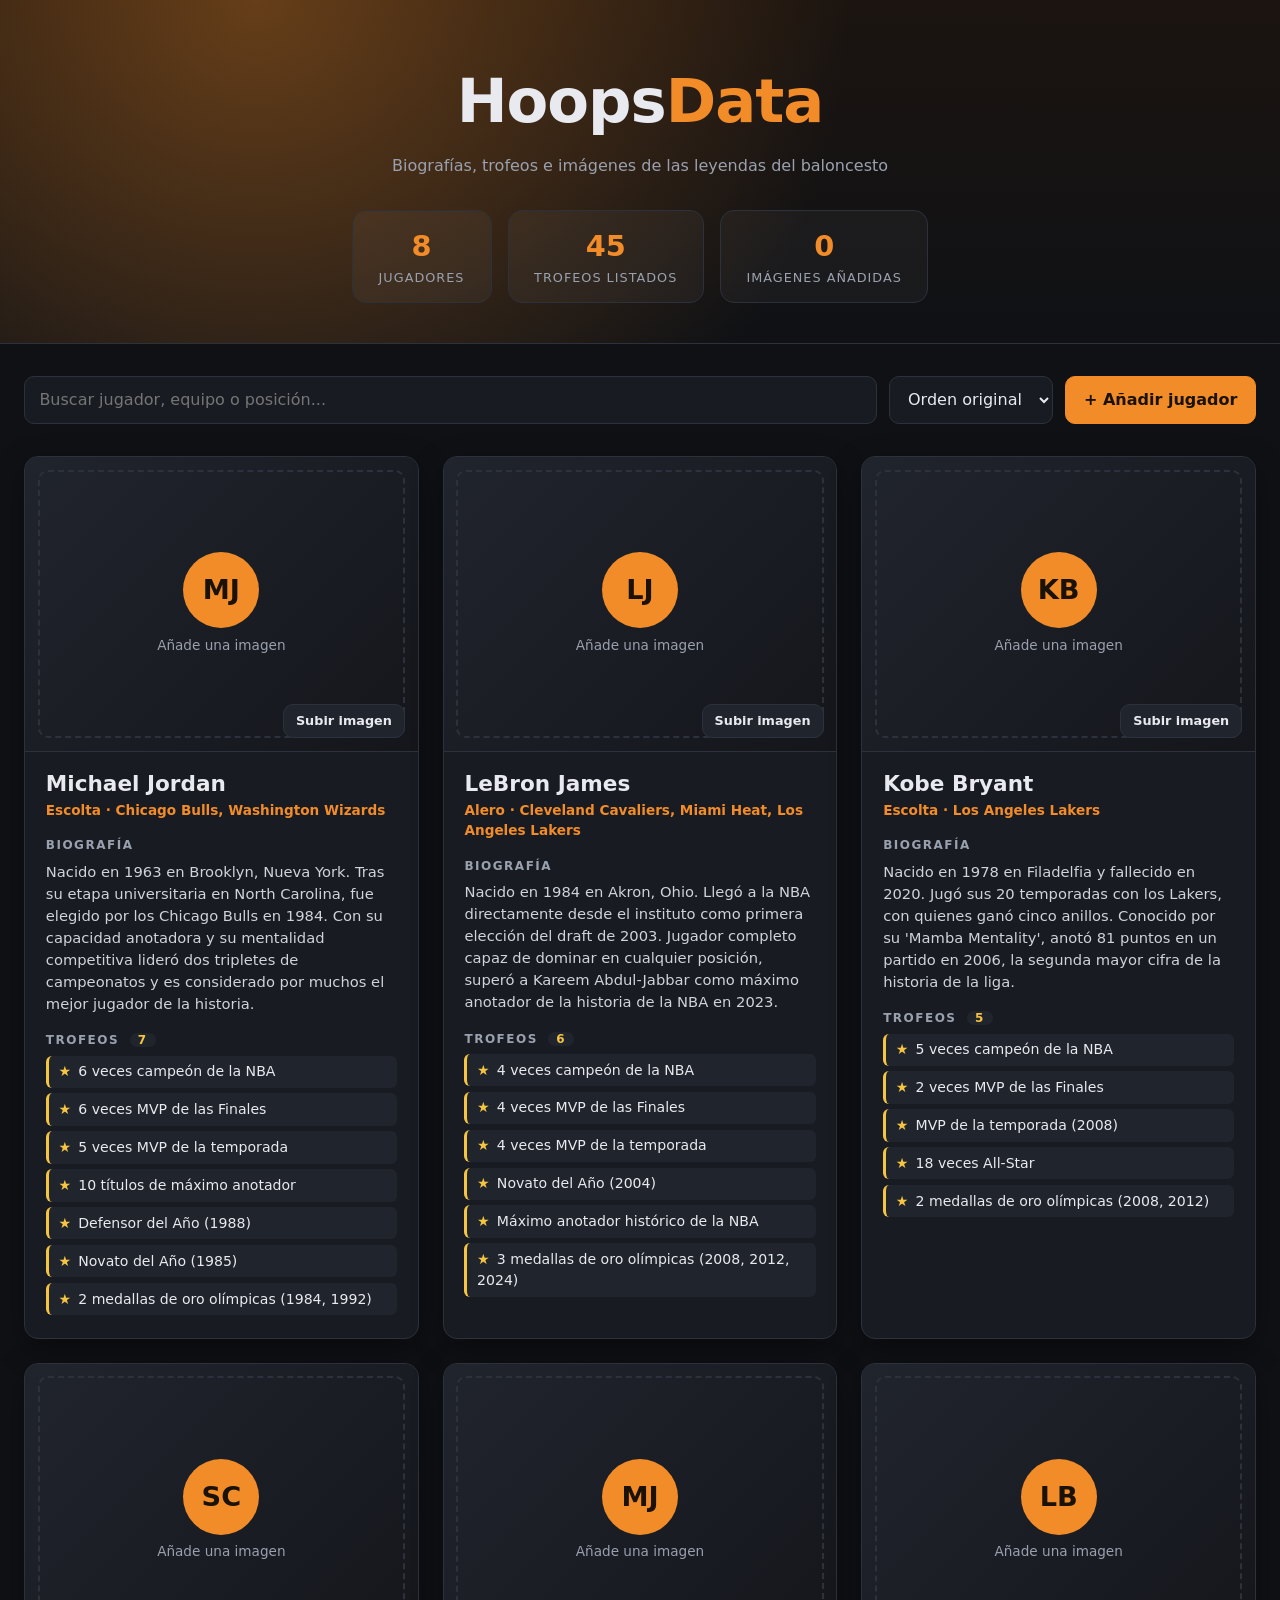
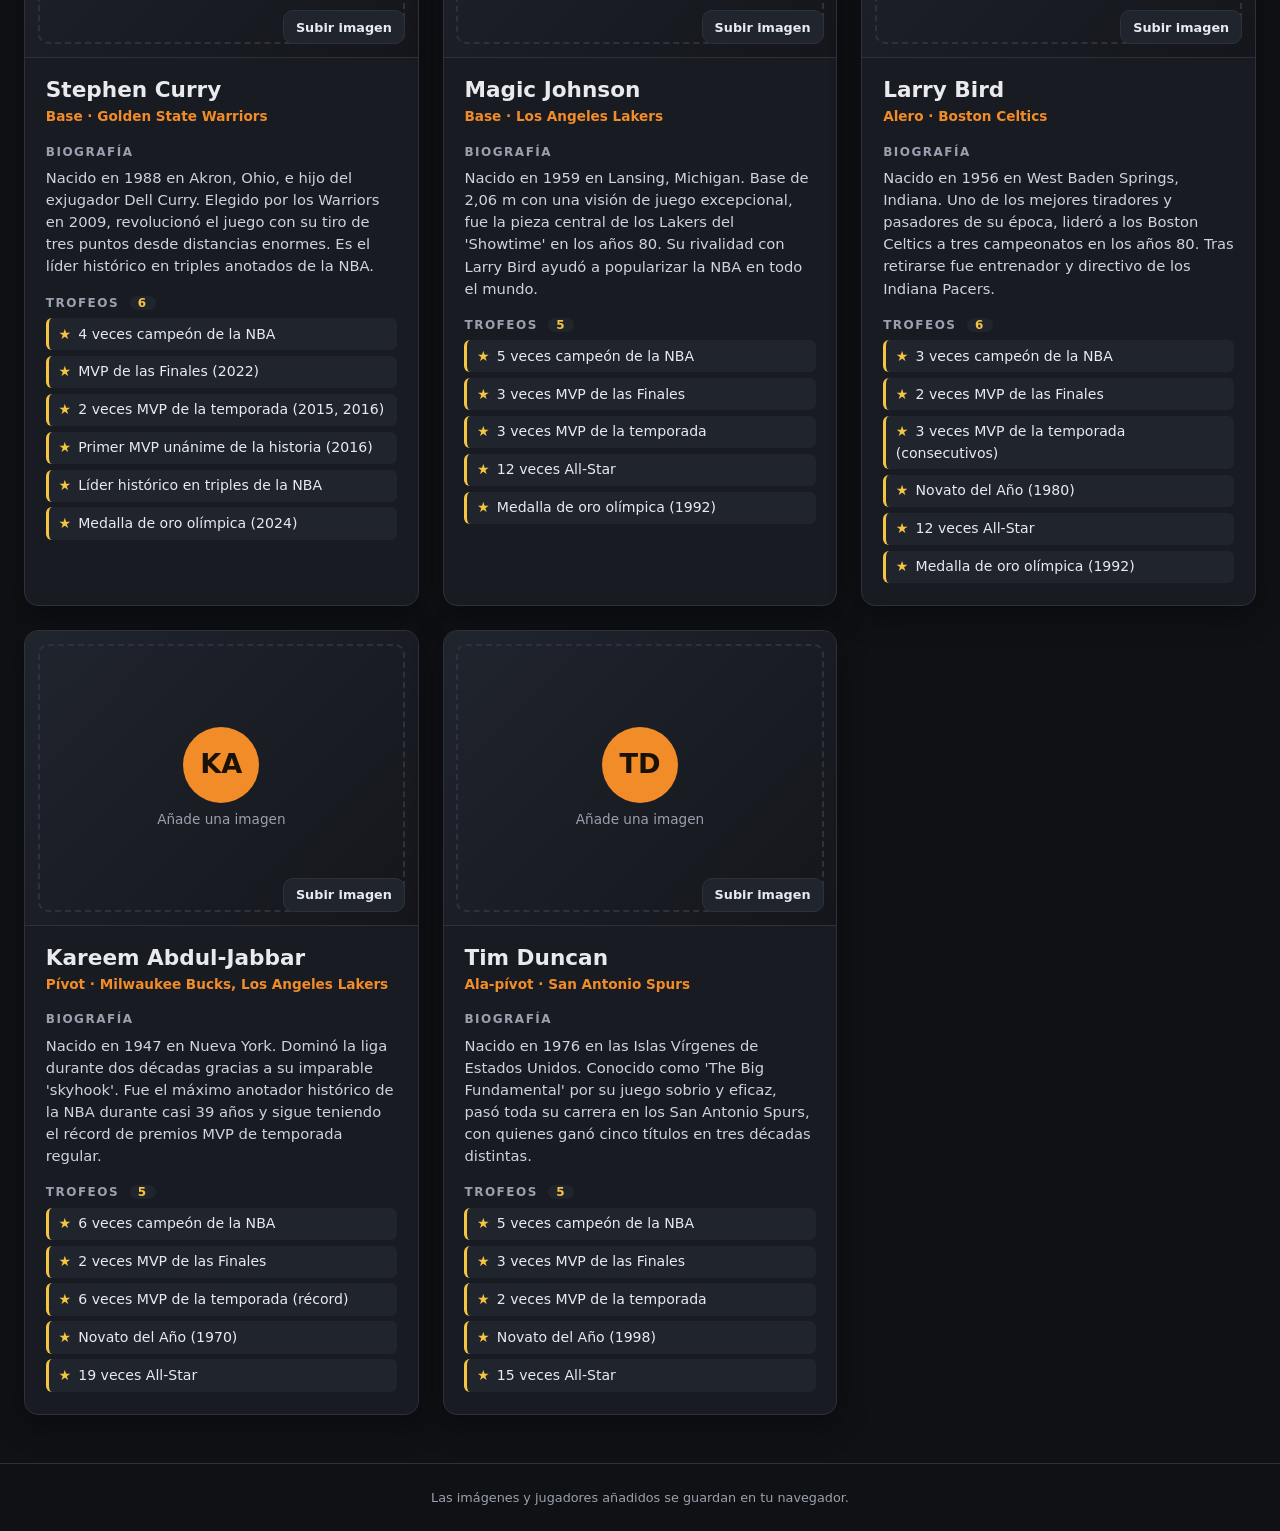
==== basketball/index.html @ 95750a8c "Add basketball players data page (HTML, CSS, JS) Co-Authored-By: Claude Opus 5.5 <noreply@anthropic." ====
<!DOCTYPE html>
<html lang="es">
<head>
  <meta charset="UTF-8" />
  <meta name="viewport" content="width=device-width, initial-scale=1.0" />
  <title>Hoops Data - Jugadores de Baloncesto</title>
  <link rel="stylesheet" href="styles.css" />
</head>
<body>
  <!-- Interfaz principal -->
  <header class="hero">
    <div class="hero__inner">
      <h1 class="hero__title">Hoops<span>Data</span></h1>
      <p class="hero__subtitle">Biografías, trofeos e imágenes de las leyendas del baloncesto</p>

      <div class="stats">
        <div class="stat">
          <span class="stat__value" id="statPlayers">0</span>
          <span class="stat__label">Jugadores</span>
        </div>
        <div class="stat">
          <span class="stat__value" id="statTrophies">0</span>
          <span class="stat__label">Trofeos listados</span>
        </div>
        <div class="stat">
          <span class="stat__value" id="statImages">0</span>
          <span class="stat__label">Imágenes añadidas</span>
        </div>
      </div>
    </div>
  </header>

  <main class="container">
    <!-- Barra de herramientas -->
    <section class="toolbar">
      <input
        type="search"
        id="searchInput"
        class="toolbar__search"
        placeholder="Buscar jugador, equipo o posición..."
        aria-label="Buscar jugador"
      />
      <select id="sortSelect" class="toolbar__select" aria-label="Ordenar jugadores">
        <option value="default">Orden original</option>
        <option value="name">Nombre (A-Z)</option>
        <option value="trophies">Más trofeos</option>
      </select>
      <button id="openFormBtn" class="btn btn--primary">+ Añadir jugador</button>
    </section>

    <!-- Rejilla de casillas de jugadores -->
    <section id="playersGrid" class="grid" aria-live="polite"></section>
    <p id="emptyMessage" class="empty hidden">No se encontraron jugadores.</p>
  </main>

  <!-- Formulario para añadir jugador -->
  <dialog id="playerDialog" class="dialog">
    <form id="playerForm" class="form" method="dialog">
      <h2>Nuevo jugador</h2>

      <label>Nombre
        <input type="text" name="name" required maxlength="60" />
      </label>
      <div class="form__row">
        <label>Posición
          <input type="text" name="position" maxlength="40" placeholder="Base, Escolta..." />
        </label>
        <label>Equipo(s)
          <input type="text" name="team" maxlength="60" />
        </label>
      </div>
      <label>Mini biografía
        <textarea name="bio" rows="4" required maxlength="600"></textarea>
      </label>
      <label>Trofeos (uno por línea)
        <textarea name="trophies" rows="4" placeholder="Campeón NBA (2020)&#10;MVP de la temporada"></textarea>
      </label>

      <div class="form__actions">
        <button type="button" id="cancelFormBtn" class="btn">Cancelar</button>
        <button type="submit" class="btn btn--primary">Guardar</button>
      </div>
    </form>
  </dialog>

  <!-- Plantilla de casilla de jugador -->
  <template id="playerCardTemplate">
    <article class="card">
      <div class="card__image">
        <img class="card__img hidden" alt="" />
        <div class="card__placeholder">
          <span class="card__initials"></span>
          <span class="card__hint">Añade una imagen</span>
        </div>
        <div class="card__image-actions">
          <label class="btn btn--small">
            Subir imagen
            <input type="file" accept="image/*" class="card__file" hidden />
          </label>
          <button type="button" class="btn btn--small btn--ghost card__remove-img hidden">Quitar</button>
        </div>
      </div>

      <div class="card__body">
        <header class="card__header">
          <h2 class="card__name"></h2>
          <p class="card__meta"></p>
        </header>

        <section class="card__section">
          <h3>Biografía</h3>
          <p class="card__bio"></p>
        </section>

        <section class="card__section">
          <h3>Trofeos <span class="card__count"></span></h3>
          <ul class="card__trophies"></ul>
        </section>
      </div>

      <button type="button" class="card__delete hidden" title="Eliminar jugador">&times;</button>
    </article>
  </template>

  <footer class="footer">
    <p>Las imágenes y jugadores añadidos se guardan en tu navegador.</p>
  </footer>

  <script src="script.js"></script>
</body>
</html>
---- basketball/styles.css ----
:root {
  --bg: #0f1115;
  --surface: #181b22;
  --surface-2: #20242d;
  --border: #2c313c;
  --text: #e8eaef;
  --muted: #9aa1ae;
  --accent: #f28c28;
  --accent-dark: #c96d14;
  --gold: #f5c542;
  --radius: 14px;
  --shadow: 0 10px 30px rgba(0, 0, 0, 0.35);
}

* {
  box-sizing: border-box;
  margin: 0;
  padding: 0;
}

body {
  font-family: "Segoe UI", system-ui, -apple-system, Roboto, sans-serif;
  background: var(--bg);
  color: var(--text);
  line-height: 1.5;
  min-height: 100vh;
}

.hidden {
  display: none !important;
}

/* ---------- Interfaz principal ---------- */
.hero {
  background:
    radial-gradient(circle at 20% 0%, rgba(242, 140, 40, 0.35), transparent 55%),
    linear-gradient(180deg, #1b1410 0%, var(--bg) 100%);
  border-bottom: 1px solid var(--border);
  padding: 3.5rem 1.5rem 2.5rem;
  text-align: center;
}

.hero__title {
  font-size: clamp(2.4rem, 6vw, 3.8rem);
  font-weight: 800;
  letter-spacing: -1px;
}

.hero__title span {
  color: var(--accent);
}

.hero__subtitle {
  color: var(--muted);
  margin-top: 0.4rem;
}

.stats {
  display: flex;
  justify-content: center;
  gap: 1rem;
  flex-wrap: wrap;
  margin-top: 2rem;
}

.stat {
  background: rgba(255, 255, 255, 0.04);
  border: 1px solid var(--border);
  border-radius: var(--radius);
  padding: 0.9rem 1.6rem;
  min-width: 140px;
  display: flex;
  flex-direction: column;
}

.stat__value {
  font-size: 1.8rem;
  font-weight: 700;
  color: var(--accent);
}

.stat__label {
  font-size: 0.8rem;
  color: var(--muted);
  text-transform: uppercase;
  letter-spacing: 1px;
}

/* ---------- Contenedor y barra ---------- */
.container {
  max-width: 1280px;
  margin: 0 auto;
  padding: 2rem 1.5rem 3rem;
}

.toolbar {
  display: flex;
  gap: 0.75rem;
  flex-wrap: wrap;
  margin-bottom: 2rem;
}

.toolbar__search,
.toolbar__select,
.form input,
.form textarea {
  background: var(--surface);
  border: 1px solid var(--border);
  color: var(--text);
  border-radius: 10px;
  padding: 0.7rem 0.9rem;
  font: inherit;
}

.toolbar__search {
  flex: 1 1 260px;
}

.toolbar__search:focus,
.toolbar__select:focus,
.form input:focus,
.form textarea:focus {
  outline: 2px solid var(--accent);
  outline-offset: 1px;
}

/* ---------- Botones ---------- */
.btn {
  background: var(--surface-2);
  color: var(--text);
  border: 1px solid var(--border);
  border-radius: 10px;
  padding: 0.7rem 1.1rem;
  font: inherit;
  font-weight: 600;
  cursor: pointer;
  transition: background 0.2s, transform 0.1s;
}

.btn:hover {
  background: #2a2f3a;
}

.btn:active {
  transform: scale(0.97);
}

.btn--primary {
  background: var(--accent);
  border-color: var(--accent);
  color: #1a1206;
}

.btn--primary:hover {
  background: var(--accent-dark);
}

.btn--small {
  padding: 0.4rem 0.75rem;
  font-size: 0.8rem;
}

.btn--ghost {
  background: rgba(0, 0, 0, 0.45);
}

/* ---------- Rejilla y casillas ---------- */
.grid {
  display: grid;
  grid-template-columns: repeat(auto-fill, minmax(300px, 1fr));
  gap: 1.5rem;
}

.card {
  position: relative;
  background: var(--surface);
  border: 1px solid var(--border);
  border-radius: var(--radius);
  overflow: hidden;
  display: flex;
  flex-direction: column;
  box-shadow: var(--shadow);
  transition: transform 0.2s, border-color 0.2s;
}

.card:hover {
  transform: translateY(-4px);
  border-color: var(--accent);
}

/* Casilla de imagen */
.card__image {
  position: relative;
  aspect-ratio: 4 / 3;
  background: linear-gradient(135deg, var(--surface-2), #14161b);
  border-bottom: 1px solid var(--border);
}

.card__img {
  width: 100%;
  height: 100%;
  object-fit: cover;
  display: block;
}

.card__placeholder {
  position: absolute;
  inset: 0;
  display: flex;
  flex-direction: column;
  align-items: center;
  justify-content: center;
  gap: 0.4rem;
  border: 2px dashed var(--border);
  margin: 0.8rem;
  border-radius: 10px;
}

.card__initials {
  width: 76px;
  height: 76px;
  border-radius: 50%;
  background: var(--accent);
  color: #1a1206;
  font-size: 1.7rem;
  font-weight: 800;
  display: grid;
  place-items: center;
}

.card__hint {
  color: var(--muted);
  font-size: 0.85rem;
}

.card__image-actions {
  position: absolute;
  bottom: 0.8rem;
  right: 0.8rem;
  display: flex;
  gap: 0.4rem;
}

.card__image.is-dragover .card__placeholder {
  border-color: var(--accent);
  background: rgba(242, 140, 40, 0.08);
}

/* Cuerpo de la casilla */
.card__body {
  padding: 1.2rem 1.3rem 1.4rem;
  display: flex;
  flex-direction: column;
  gap: 1rem;
  flex: 1;
}

.card__name {
  font-size: 1.35rem;
  line-height: 1.2;
}

.card__meta {
  color: var(--accent);
  font-size: 0.85rem;
  font-weight: 600;
  margin-top: 0.2rem;
}

.card__section h3 {
  font-size: 0.75rem;
  text-transform: uppercase;
  letter-spacing: 1.5px;
  color: var(--muted);
  margin-bottom: 0.4rem;
}

.card__bio {
  font-size: 0.92rem;
  color: #cfd3db;
}

.card__count {
  background: var(--surface-2);
  color: var(--gold);
  border-radius: 999px;
  padding: 0 0.5rem;
  margin-left: 0.3rem;
  font-size: 0.75rem;
}

.card__trophies {
  list-style: none;
  display: flex;
  flex-direction: column;
  gap: 0.35rem;
}

.card__trophies li {
  font-size: 0.88rem;
  background: var(--surface-2);
  border-left: 3px solid var(--gold);
  border-radius: 6px;
  padding: 0.35rem 0.6rem;
}

.card__trophies li::before {
  content: "\2605";
  color: var(--gold);
  margin-right: 0.45rem;
}

.card__trophies .is-empty {
  border-left-color: var(--border);
  color: var(--muted);
}

.card__trophies .is-empty::before {
  content: "";
  margin: 0;
}

.card__delete {
  position: absolute;
  top: 0.6rem;
  right: 0.6rem;
  width: 32px;
  height: 32px;
  border-radius: 50%;
  border: none;
  background: rgba(0, 0, 0, 0.6);
  color: #fff;
  font-size: 1.3rem;
  cursor: pointer;
}

.card__delete:hover {
  background: #c0392b;
}

.empty {
  text-align: center;
  color: var(--muted);
  padding: 3rem 0;
}

/* ---------- Formulario ---------- */
.dialog {
  margin: auto;
  border: 1px solid var(--border);
  border-radius: var(--radius);
  background: var(--surface);
  color: var(--text);
  width: min(560px, 92vw);
  box-shadow: var(--shadow);
}

.dialog::backdrop {
  background: rgba(0, 0, 0, 0.65);
}

.form {
  padding: 1.6rem;
  display: flex;
  flex-direction: column;
  gap: 0.9rem;
}

.form label {
  display: flex;
  flex-direction: column;
  gap: 0.35rem;
  font-size: 0.85rem;
  color: var(--muted);
  flex: 1;
}

.form textarea {
  resize: vertical;
}

.form__row {
  display: flex;
  gap: 0.8rem;
  flex-wrap: wrap;
}

.form__actions {
  display: flex;
  justify-content: flex-end;
  gap: 0.6rem;
  margin-top: 0.4rem;
}

/* ---------- Pie ---------- */
.footer {
  text-align: center;
  color: var(--muted);
  font-size: 0.8rem;
  padding: 1.5rem;
  border-top: 1px solid var(--border);
}

@media (max-width: 480px) {
  .hero {
    padding-top: 2.5rem;
  }

  .stat {
    min-width: 100px;
    padding: 0.7rem 1rem;
  }
}
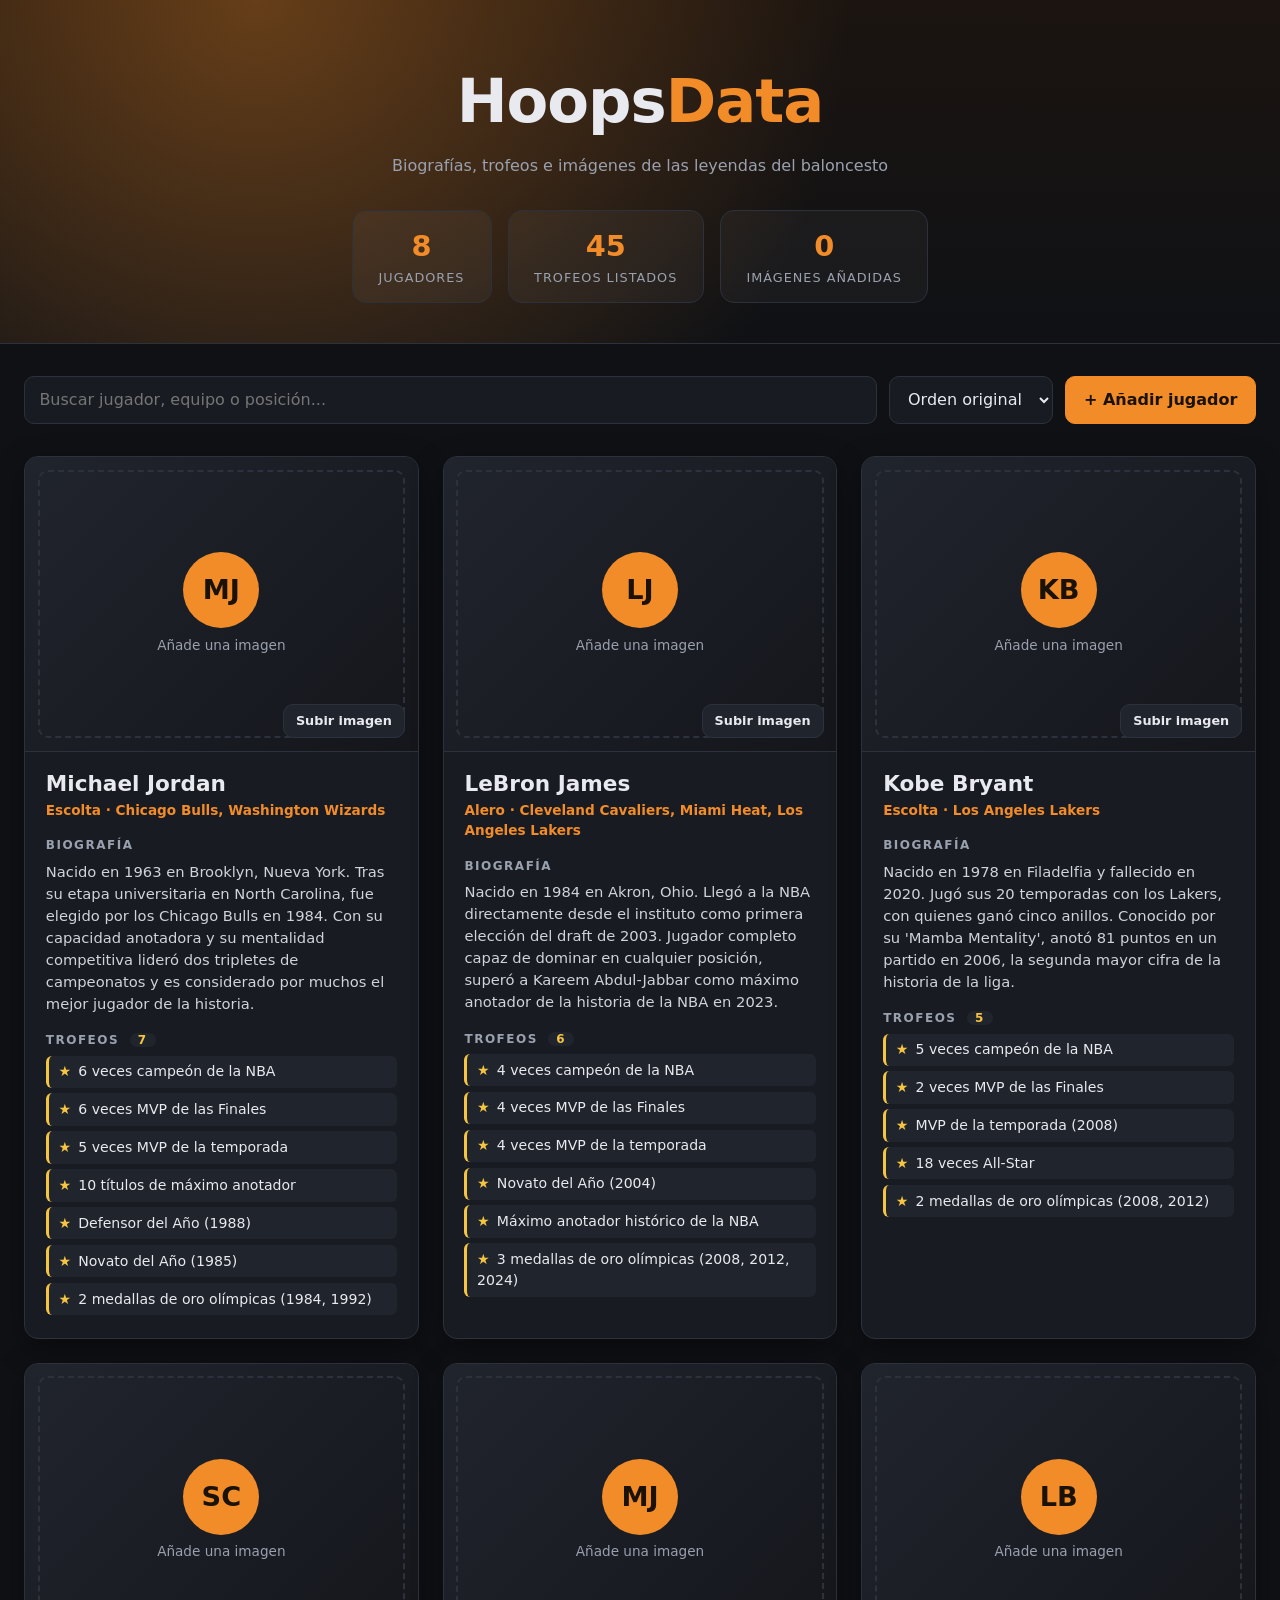
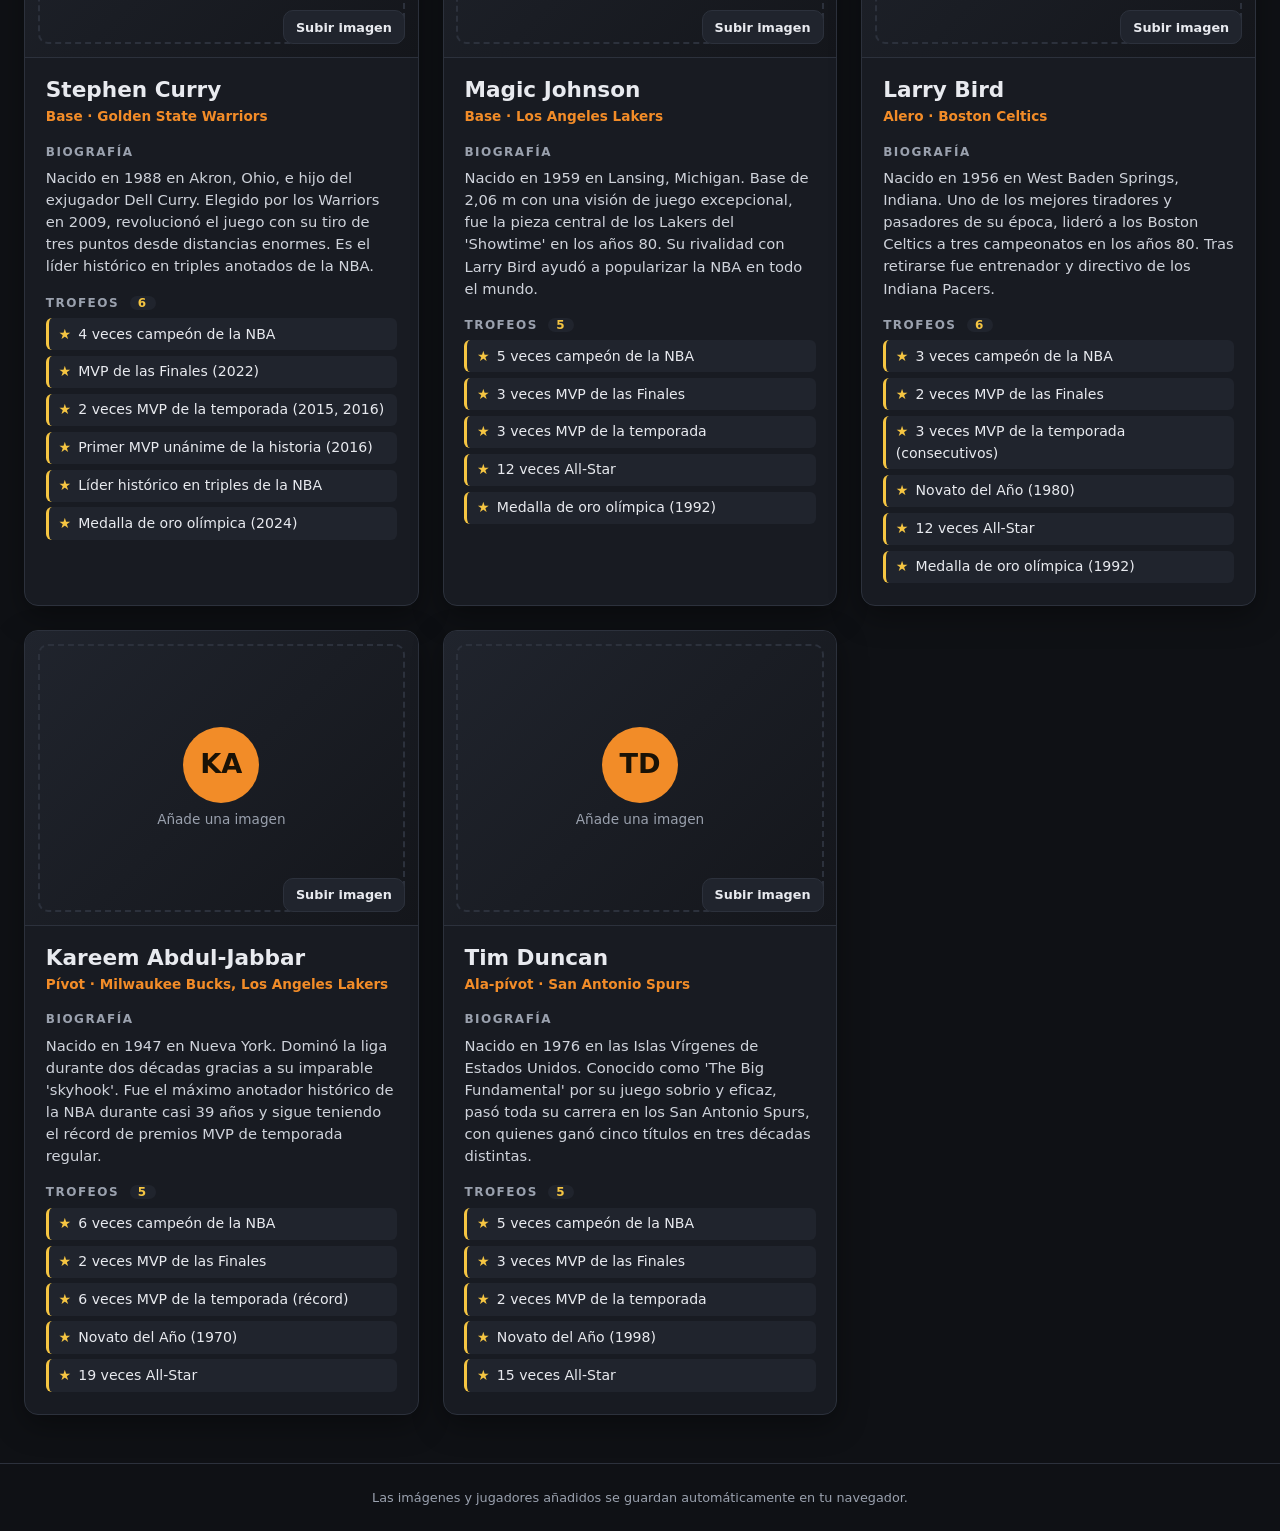
==== commit f2936c03: "Auto-save player images in IndexedDB Store uploaded images in IndexedDB instead of localStorage, mig" ====
--- a/basketball/index.html
+++ b/basketball/index.html
@@ -122,8 +122,10 @@
     </article>
   </template>
 
+  <div id="toast" class="toast" role="status" aria-live="polite"></div>
+
   <footer class="footer">
-    <p>Las imágenes y jugadores añadidos se guardan en tu navegador.</p>
+    <p>Las imágenes y jugadores añadidos se guardan automáticamente en tu navegador.</p>
   </footer>
 
   <script src="script.js"></script>
--- a/basketball/styles.css
+++ b/basketball/styles.css
@@ -411,3 +411,33 @@
     padding: 0.7rem 1rem;
   }
 }
+
+/* ---------- Aviso de guardado ---------- */
+.toast {
+  position: fixed;
+  left: 50%;
+  bottom: 1.5rem;
+  transform: translate(-50%, 150%);
+  background: #1f7a4d;
+  color: #fff;
+  padding: 0.7rem 1.2rem;
+  border-radius: 10px;
+  font-weight: 600;
+  font-size: 0.9rem;
+  box-shadow: var(--shadow);
+  opacity: 0;
+  pointer-events: none;
+  transition: transform 0.25s, opacity 0.25s;
+  z-index: 100;
+  max-width: 90vw;
+  text-align: center;
+}
+
+.toast.is-visible {
+  transform: translate(-50%, 0);
+  opacity: 1;
+}
+
+.toast--error {
+  background: #b03a2e;
+}
